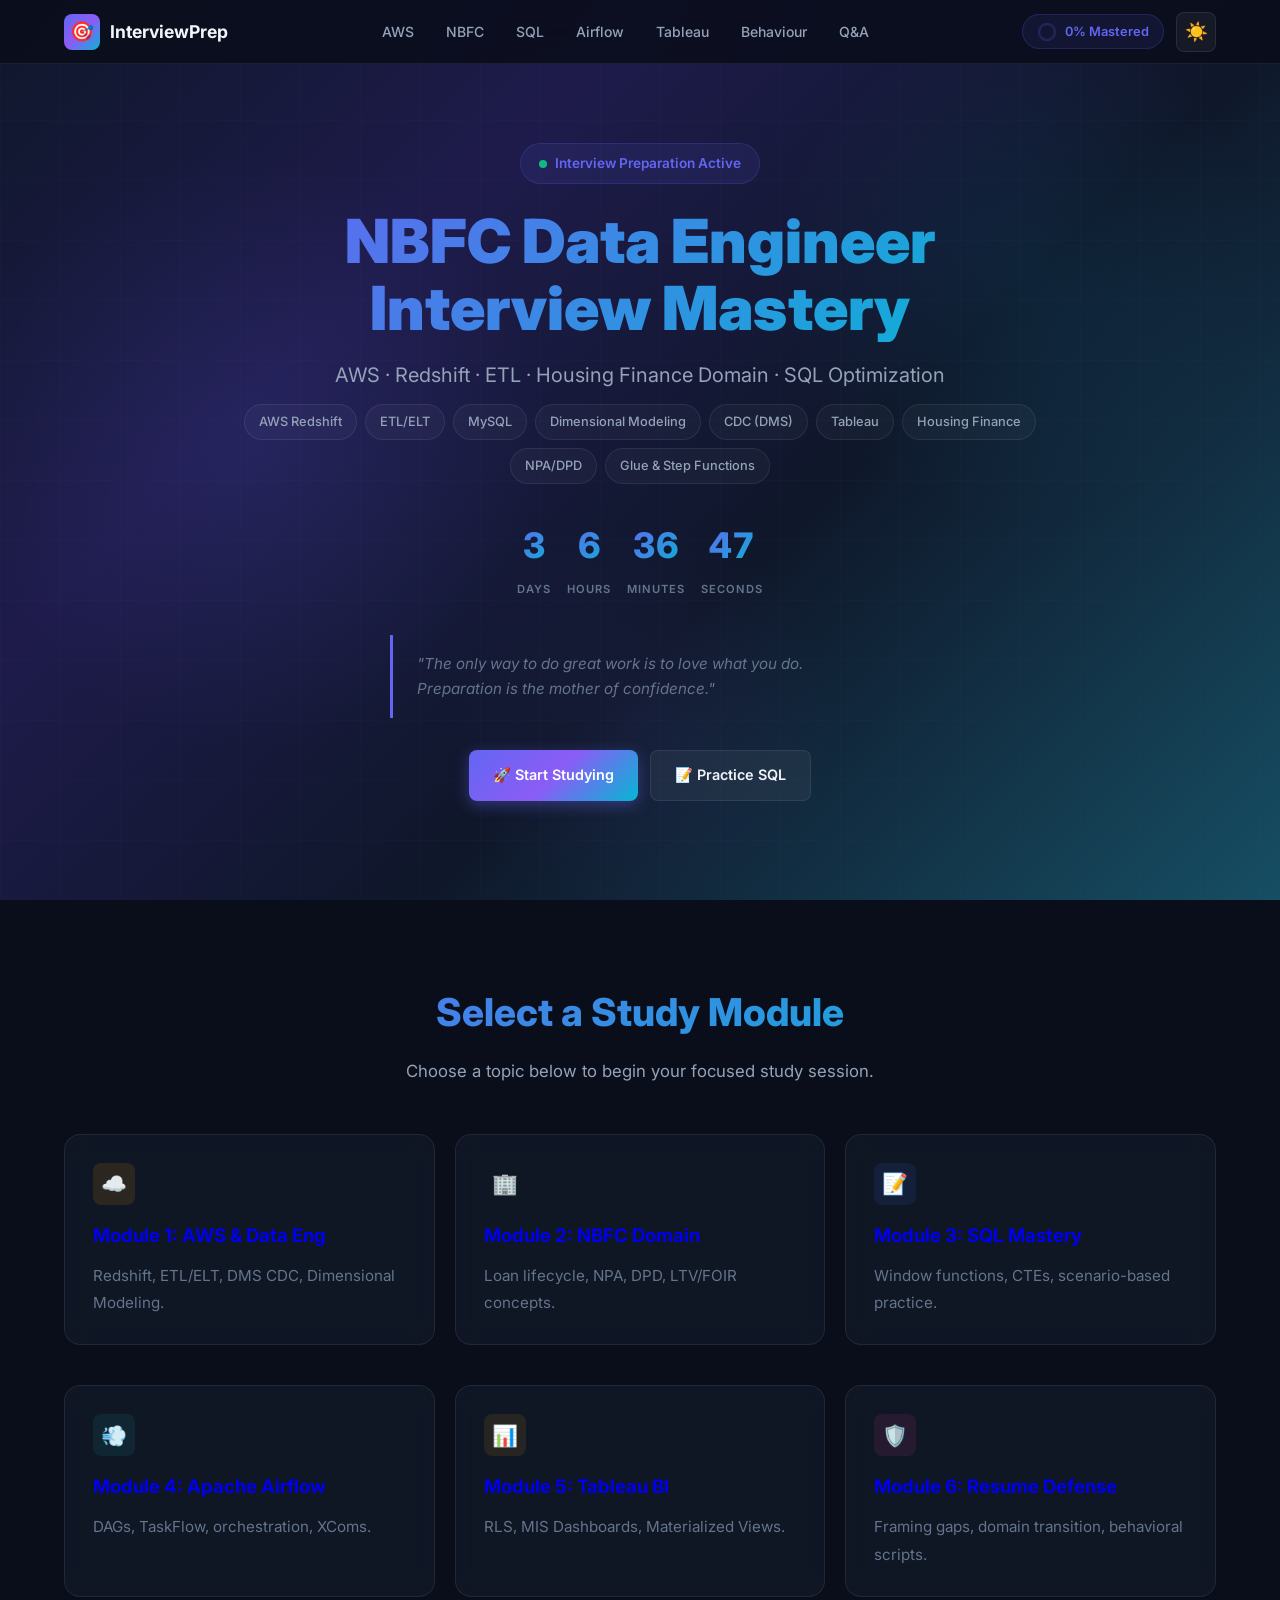
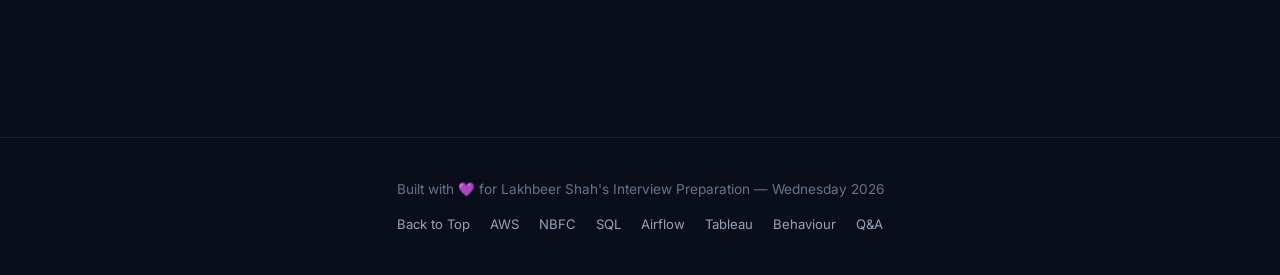
==== index.html @ 4cce8161 "Initial commit of NBFC Interview Prep Portal" ====
<!DOCTYPE html>
<html lang="en" data-theme="dark">

<head>
 <meta charset="UTF-8">
 <meta name="viewport" content="width=device-width, initial-scale=1.0">
 <meta name="description"
  content="Comprehensive Interview Prep Portal for Data Engineer role at NBFC Housing Finance — AWS Redshift, ETL, SQL, and Domain Knowledge.">
 <title>NBFC Data Engineer Interview Mastery | Prep Portal</title>
 <link rel="stylesheet" href="assets/css/styles.css">
</head>

<body>

 <!-- ===== NAVIGATION ===== -->
 <nav class="navbar" id="navbar">
  <div class="nav-content">
   <a href="index.html" class="nav-brand">
    <span class="brand-icon">🎯</span>
    <span>InterviewPrep</span>
   </a>

   <ul class="nav-links" id="navLinks">
    <li><a href="modules/aws.html">AWS</a></li>
    <li><a href="modules/domain.html">NBFC</a></li>
    <li><a href="modules/sql.html">SQL</a></li>
    <li><a href="modules/airflow.html">Airflow</a></li>
    <li><a href="modules/tableau.html">Tableau</a></li>
    <li><a href="modules/behavioral.html">Behaviour</a></li>
    <li><a href="modules/interview.html">Q&amp;A</a></li>
   </ul>

   <div class="nav-actions">
    <div class="progress-badge">
     <svg class="progress-ring" viewBox="0 0 20 20">
      <circle cx="10" cy="10" r="8" fill="none" stroke="rgba(99,102,241,0.2)" stroke-width="2.5" />
      <circle id="progressRing" cx="10" cy="10" r="8" fill="none" stroke="#6366f1" stroke-width="2.5"
       stroke-dasharray="50.26" stroke-dashoffset="50.26" stroke-linecap="round" transform="rotate(-90 10 10)"
       style="transition: stroke-dashoffset 0.5s ease;" />
     </svg>
     <span id="progressText">0% Mastered</span>
    </div>
    <button class="theme-toggle" id="themeToggle" aria-label="Toggle theme">🌙</button>
    <button class="nav-toggle" id="navToggle" aria-label="Toggle menu">☰</button>
   </div>
  </div>
 </nav>

 <!-- ===== HERO SECTION ===== -->
 <section class="hero" id="hero">
  <div class="hero-grid"></div>
  <div class="hero-content">
   <div class="hero-badge">
    <span class="pulse"></span>
    Interview Preparation Active
   </div>

   <h1>NBFC Data Engineer<br>Interview Mastery</h1>
   <p class="hero-subtitle">AWS · Redshift · ETL · Housing Finance Domain · SQL Optimization</p>

   <div class="hero-tech-tags">
    <span class="tech-tag">AWS Redshift</span>
    <span class="tech-tag">ETL/ELT</span>
    <span class="tech-tag">MySQL</span>
    <span class="tech-tag">Dimensional Modeling</span>
    <span class="tech-tag">CDC (DMS)</span>
    <span class="tech-tag">Tableau</span>
    <span class="tech-tag">Housing Finance</span>
    <span class="tech-tag">NPA/DPD</span>
    <span class="tech-tag">Glue & Step Functions</span>
   </div>

   <div class="hero-countdown">
    <div class="countdown-item">
     <span class="countdown-value" id="cd-days">-</span>
     <span class="countdown-label">Days</span>
    </div>
    <div class="countdown-item">
     <span class="countdown-value" id="cd-hours">-</span>
     <span class="countdown-label">Hours</span>
    </div>
    <div class="countdown-item">
     <span class="countdown-value" id="cd-mins">-</span>
     <span class="countdown-label">Minutes</span>
    </div>
    <div class="countdown-item">
     <span class="countdown-value" id="cd-secs">-</span>
     <span class="countdown-label">Seconds</span>
    </div>
   </div>

   <blockquote class="hero-quote">
    "The only way to do great work is to love what you do. Preparation is the mother of confidence."
   </blockquote>

   <div class="hero-actions">
    <a href="modules/aws.html" class="btn btn-primary">🚀 Start Studying</a>
    <a href="modules/sql.html" class="btn btn-secondary">📝 Practice SQL</a>
   </div>
  </div>
 </section>

 <main>


  <section class="section" id="modules-grid">
   <div class="section-header animate-in">
    <h2>Select a Study Module</h2>
    <p>Choose a topic below to begin your focused study session.</p>
   </div>

   <div style="display:grid; grid-template-columns: repeat(auto-fit, minmax(280px, 1fr)); gap: 20px; margin-top: 30px;">
    <a href="modules/aws.html" class="content-card animate-in"
     style="text-decoration:none; display:block; transition:transform 0.3s;">
     <div class="subsection-icon aws-icon">☁️</div>
     <h3 style="margin-top:15px; color:var(--text-main);">Module 1: AWS & Data Eng</h3>
     <p style="color:var(--text-muted); margin-top:10px;">Redshift, ETL/ELT, DMS CDC, Dimensional Modeling.</p>
    </a>

    <a href="modules/domain.html" class="content-card animate-in"
     style="text-decoration:none; display:block; transition:transform 0.3s; transition-delay:0.1s;">
     <div class="subsection-icon check-icon">🏢</div>
     <h3 style="margin-top:15px; color:var(--text-main);">Module 2: NBFC Domain</h3>
     <p style="color:var(--text-muted); margin-top:10px;">Loan lifecycle, NPA, DPD, LTV/FOIR concepts.</p>
    </a>

    <a href="modules/sql.html" class="content-card animate-in"
     style="text-decoration:none; display:block; transition:transform 0.3s; transition-delay:0.2s;">
     <div class="subsection-icon kp-icon" style="background:rgba(59,130,246,0.1); color:#60a5fa;">📝</div>
     <h3 style="margin-top:15px; color:var(--text-main);">Module 3: SQL Mastery</h3>
     <p style="color:var(--text-muted); margin-top:10px;">Window functions, CTEs, scenario-based practice.</p>
    </a>

    <a href="modules/airflow.html" class="content-card animate-in"
     style="text-decoration:none; display:block; transition:transform 0.3s; transition-delay:0.3s;">
     <div class="subsection-icon aws-icon" style="background:rgba(20,184,166,0.1); color:#14b8a6;">💨</div>
     <h3 style="margin-top:15px; color:var(--text-main);">Module 4: Apache Airflow</h3>
     <p style="color:var(--text-muted); margin-top:10px;">DAGs, TaskFlow, orchestration, XComs.</p>
    </a>

    <a href="modules/tableau.html" class="content-card animate-in"
     style="text-decoration:none; display:block; transition:transform 0.3s; transition-delay:0.35s;">
     <div class="subsection-icon sql-icon" style="background:rgba(234,179,8,0.1); color:#eab308;">📊</div>
     <h3 style="margin-top:15px; color:var(--text-main);">Module 5: Tableau BI</h3>
     <p style="color:var(--text-muted); margin-top:10px;">RLS, MIS Dashboards, Materialized Views.</p>
    </a>

    <a href="modules/behavioral.html" class="content-card animate-in"
     style="text-decoration:none; display:block; transition:transform 0.3s; transition-delay:0.4s;">
     <div class="subsection-icon check-icon" style="background:rgba(236,72,153,0.1); color:#f472b6;">🛡️</div>
     <h3 style="margin-top:15px; color:var(--text-main);">Module 6: Resume Defense</h3>
     <p style="color:var(--text-muted); margin-top:10px;">Framing gaps, domain transition, behavioral scripts.</p>
    </a>
   </div>
  </section>
 </main>

 <!-- ===== FOOTER ===== -->
 <footer class="footer">
  <p>Built with 💜 for Lakhbeer Shah's Interview Preparation — Wednesday 2026</p>
  <div class="footer-links">
   <a href="#hero">Back to Top</a>
   <a href="modules/aws.html">AWS</a>
   <a href="modules/domain.html">NBFC</a>
   <a href="modules/sql.html">SQL</a>
   <a href="modules/airflow.html">Airflow</a>
   <a href="modules/tableau.html">Tableau</a>
   <a href="modules/behavioral.html">Behaviour</a>
   <a href="modules/interview.html">Q&amp;A</a>
  </div>
 </footer>

 <script src="assets/js/script.js"></script>
</body>

</html>
---- assets/css/styles.css ----
/* ===== DESIGN SYSTEM & CSS VARIABLES ===== */
@import url('https://fonts.googleapis.com/css2?family=Inter:wght@300;400;500;600;700;800;900&family=JetBrains+Mono:wght@400;500;600;700&display=swap');

:root {
  /* Dark Mode (Default) */
  --bg-primary: #0a0e1a;
  --bg-secondary: #111827;
  --bg-card: rgba(17, 24, 39, 0.85);
  --bg-card-hover: rgba(30, 41, 59, 0.95);
  --bg-glass: rgba(255, 255, 255, 0.03);
  --bg-glass-border: rgba(255, 255, 255, 0.08);
  --bg-code: #1e293b;
  --bg-input: rgba(255, 255, 255, 0.05);

  --text-primary: #f1f5f9;
  --text-secondary: #94a3b8;
  --text-muted: #64748b;
  --text-accent: #38bdf8;

  --accent-primary: #6366f1;
  --accent-secondary: #8b5cf6;
  --accent-tertiary: #06b6d4;
  --accent-success: #10b981;
  --accent-warning: #f59e0b;
  --accent-danger: #ef4444;
  --accent-info: #38bdf8;

  --gradient-primary: linear-gradient(135deg, #6366f1, #8b5cf6, #06b6d4);
  --gradient-hero: linear-gradient(135deg, #0f172a 0%, #1e1b4b 30%, #0f172a 60%, #164e63 100%);
  --gradient-card: linear-gradient(135deg, rgba(99, 102, 241, 0.08), rgba(6, 182, 212, 0.05));
  --gradient-accent: linear-gradient(135deg, #6366f1, #06b6d4);

  --border-color: rgba(255, 255, 255, 0.08);
  --border-hover: rgba(99, 102, 241, 0.4);

  --shadow-sm: 0 1px 2px rgba(0, 0, 0, 0.3);
  --shadow-md: 0 4px 12px rgba(0, 0, 0, 0.4);
  --shadow-lg: 0 8px 32px rgba(0, 0, 0, 0.5);
  --shadow-glow: 0 0 40px rgba(99, 102, 241, 0.15);

  --radius-sm: 8px;
  --radius-md: 12px;
  --radius-lg: 16px;
  --radius-xl: 24px;

  --transition-fast: 0.15s ease;
  --transition-normal: 0.3s ease;
  --transition-slow: 0.5s ease;

  --nav-height: 64px;
  --max-width: 1200px;
}

/* Light Mode */
[data-theme="light"] {
  --bg-primary: #f8fafc;
  --bg-secondary: #ffffff;
  --bg-card: rgba(255, 255, 255, 0.9);
  --bg-card-hover: rgba(241, 245, 249, 0.95);
  --bg-glass: rgba(255, 255, 255, 0.7);
  --bg-glass-border: rgba(0, 0, 0, 0.08);
  --bg-code: #f1f5f9;
  --bg-input: rgba(0, 0, 0, 0.04);

  --text-primary: #0f172a;
  --text-secondary: #475569;
  --text-muted: #94a3b8;
  --text-accent: #4f46e5;

  --gradient-hero: linear-gradient(135deg, #f8fafc 0%, #e0e7ff 30%, #f8fafc 60%, #cffafe 100%);
  --gradient-card: linear-gradient(135deg, rgba(99, 102, 241, 0.06), rgba(6, 182, 212, 0.04));

  --border-color: rgba(0, 0, 0, 0.08);
  --border-hover: rgba(99, 102, 241, 0.3);

  --shadow-sm: 0 1px 3px rgba(0, 0, 0, 0.08);
  --shadow-md: 0 4px 12px rgba(0, 0, 0, 0.1);
  --shadow-lg: 0 8px 32px rgba(0, 0, 0, 0.12);
  --shadow-glow: 0 0 40px rgba(99, 102, 241, 0.08);
}

/* ===== RESET & BASE ===== */
*, *::before, *::after {
  margin: 0;
  padding: 0;
  box-sizing: border-box;
}

html {
  scroll-behavior: smooth;
  scroll-padding-top: calc(var(--nav-height) + 24px);
  font-size: 16px;
}

body {
  font-family: 'Inter', -apple-system, BlinkMacSystemFont, sans-serif;
  background: var(--bg-primary);
  color: var(--text-primary);
  line-height: 1.7;
  min-height: 100vh;
  transition: background var(--transition-normal), color var(--transition-normal);
  -webkit-font-smoothing: antialiased;
  -moz-osx-font-smoothing: grayscale;
}

/* ===== SCROLLBAR ===== */
::-webkit-scrollbar {
  width: 8px;
}
::-webkit-scrollbar-track {
  background: var(--bg-primary);
}
::-webkit-scrollbar-thumb {
  background: var(--accent-primary);
  border-radius: 4px;
}
::-webkit-scrollbar-thumb:hover {
  background: var(--accent-secondary);
}

/* ===== NAVIGATION ===== */
.navbar {
  position: fixed;
  top: 0;
  left: 0;
  right: 0;
  height: var(--nav-height);
  background: rgba(10, 14, 26, 0.85);
  backdrop-filter: blur(20px);
  -webkit-backdrop-filter: blur(20px);
  border-bottom: 1px solid var(--border-color);
  z-index: 1000;
  transition: all var(--transition-normal);
}

[data-theme="light"] .navbar {
  background: rgba(248, 250, 252, 0.85);
}

.navbar.scrolled {
  box-shadow: var(--shadow-md);
}

.nav-content {
  max-width: var(--max-width);
  margin: 0 auto;
  padding: 0 24px;
  height: 100%;
  display: flex;
  align-items: center;
  justify-content: space-between;
}

.nav-brand {
  display: flex;
  align-items: center;
  gap: 10px;
  text-decoration: none;
  color: var(--text-primary);
  font-weight: 700;
  font-size: 1.1rem;
}

.nav-brand .brand-icon {
  width: 36px;
  height: 36px;
  background: var(--gradient-primary);
  border-radius: var(--radius-sm);
  display: flex;
  align-items: center;
  justify-content: center;
  font-size: 1.2rem;
}

.nav-links {
  display: flex;
  align-items: center;
  gap: 4px;
  list-style: none;
}

.nav-links a {
  color: var(--text-secondary);
  text-decoration: none;
  padding: 8px 14px;
  border-radius: var(--radius-sm);
  font-size: 0.875rem;
  font-weight: 500;
  transition: all var(--transition-fast);
  white-space: nowrap;
}

.nav-links a:hover,
.nav-links a.active {
  color: var(--text-primary);
  background: var(--bg-input);
}

.nav-actions {
  display: flex;
  align-items: center;
  gap: 12px;
}

.theme-toggle {
  width: 40px;
  height: 40px;
  border: 1px solid var(--border-color);
  border-radius: var(--radius-sm);
  background: var(--bg-input);
  color: var(--text-secondary);
  cursor: pointer;
  display: flex;
  align-items: center;
  justify-content: center;
  font-size: 1.15rem;
  transition: all var(--transition-fast);
}

.theme-toggle:hover {
  background: var(--bg-card-hover);
  color: var(--text-primary);
  border-color: var(--border-hover);
}

.progress-badge {
  display: flex;
  align-items: center;
  gap: 8px;
  padding: 6px 14px;
  background: rgba(99, 102, 241, 0.1);
  border: 1px solid rgba(99, 102, 241, 0.2);
  border-radius: 50px;
  font-size: 0.8rem;
  font-weight: 600;
  color: var(--accent-primary);
}

.progress-badge .progress-ring {
  width: 20px;
  height: 20px;
}

/* Mobile nav */
.nav-toggle {
  display: none;
  width: 40px;
  height: 40px;
  border: 1px solid var(--border-color);
  border-radius: var(--radius-sm);
  background: var(--bg-input);
  color: var(--text-secondary);
  cursor: pointer;
  font-size: 1.2rem;
  align-items: center;
  justify-content: center;
}

@media (max-width: 1024px) {
  .nav-links {
    position: fixed;
    top: var(--nav-height);
    left: 0;
    right: 0;
    background: var(--bg-secondary);
    border-bottom: 1px solid var(--border-color);
    flex-direction: column;
    padding: 12px;
    gap: 4px;
    transform: translateY(-120%);
    transition: transform var(--transition-normal);
    box-shadow: var(--shadow-lg);
  }

  .nav-links.open {
    transform: translateY(0);
  }

  .nav-links a {
    width: 100%;
    padding: 12px 16px;
  }

  .nav-toggle {
    display: flex;
  }
  
  .progress-badge {
    display: none;
  }
}

/* ===== HERO SECTION ===== */
.hero {
  min-height: 100vh;
  display: flex;
  align-items: center;
  justify-content: center;
  background: var(--gradient-hero);
  position: relative;
  overflow: hidden;
  padding: calc(var(--nav-height) + 40px) 24px 60px;
}

.hero::before {
  content: '';
  position: absolute;
  inset: 0;
  background: 
    radial-gradient(600px circle at 20% 50%, rgba(99, 102, 241, 0.12), transparent 50%),
    radial-gradient(500px circle at 80% 30%, rgba(6, 182, 212, 0.08), transparent 50%),
    radial-gradient(400px circle at 50% 80%, rgba(139, 92, 246, 0.06), transparent 50%);
  animation: heroGlow 8s ease-in-out infinite alternate;
}

@keyframes heroGlow {
  0% { opacity: 0.6; }
  100% { opacity: 1; }
}

/* Animated grid */
.hero-grid {
  position: absolute;
  inset: 0;
  background-image:
    linear-gradient(rgba(99, 102, 241, 0.03) 1px, transparent 1px),
    linear-gradient(90deg, rgba(99, 102, 241, 0.03) 1px, transparent 1px);
  background-size: 60px 60px;
  animation: gridMove 20s linear infinite;
}

@keyframes gridMove {
  0% { background-position: 0 0; }
  100% { background-position: 60px 60px; }
}

.hero-content {
  position: relative;
  z-index: 1;
  text-align: center;
  max-width: 800px;
}

.hero-badge {
  display: inline-flex;
  align-items: center;
  gap: 8px;
  padding: 8px 18px;
  background: rgba(99, 102, 241, 0.1);
  border: 1px solid rgba(99, 102, 241, 0.2);
  border-radius: 50px;
  font-size: 0.85rem;
  font-weight: 600;
  color: var(--accent-primary);
  margin-bottom: 24px;
  animation: fadeInUp 0.6s ease;
}

.hero-badge .pulse {
  width: 8px;
  height: 8px;
  background: var(--accent-success);
  border-radius: 50%;
  animation: pulse 2s ease-in-out infinite;
}

@keyframes pulse {
  0%, 100% { opacity: 1; transform: scale(1); }
  50% { opacity: 0.5; transform: scale(1.3); }
}

.hero h1 {
  font-size: clamp(2.2rem, 5vw, 3.8rem);
  font-weight: 900;
  line-height: 1.1;
  margin-bottom: 16px;
  background: var(--gradient-accent);
  -webkit-background-clip: text;
  -webkit-text-fill-color: transparent;
  background-clip: text;
  animation: fadeInUp 0.6s ease 0.1s both;
}

.hero .hero-subtitle {
  font-size: clamp(1rem, 2vw, 1.25rem);
  color: var(--text-secondary);
  margin-bottom: 12px;
  font-weight: 400;
  animation: fadeInUp 0.6s ease 0.2s both;
}

.hero-tech-tags {
  display: flex;
  flex-wrap: wrap;
  justify-content: center;
  gap: 8px;
  margin-bottom: 32px;
  animation: fadeInUp 0.6s ease 0.3s both;
}

.tech-tag {
  padding: 6px 14px;
  background: var(--bg-glass);
  border: 1px solid var(--bg-glass-border);
  border-radius: 50px;
  font-size: 0.8rem;
  font-weight: 500;
  color: var(--text-secondary);
  backdrop-filter: blur(10px);
}

.hero-countdown {
  display: flex;
  justify-content: center;
  gap: 16px;
  margin-bottom: 36px;
  animation: fadeInUp 0.6s ease 0.4s both;
}

.countdown-item {
  display: flex;
  flex-direction: column;
  align-items: center;
  gap: 4px;
}

.countdown-value {
  font-size: 2.2rem;
  font-weight: 800;
  background: var(--gradient-accent);
  -webkit-background-clip: text;
  -webkit-text-fill-color: transparent;
  background-clip: text;
  font-variant-numeric: tabular-nums;
}

.countdown-label {
  font-size: 0.7rem;
  text-transform: uppercase;
  letter-spacing: 1px;
  color: var(--text-muted);
  font-weight: 600;
}

.hero-quote {
  font-style: italic;
  color: var(--text-muted);
  font-size: 0.95rem;
  padding: 16px 24px;
  border-left: 3px solid var(--accent-primary);
  margin: 0 auto 32px;
  max-width: 500px;
  text-align: left;
  animation: fadeInUp 0.6s ease 0.5s both;
}

.hero-actions {
  display: flex;
  justify-content: center;
  gap: 12px;
  flex-wrap: wrap;
  animation: fadeInUp 0.6s ease 0.6s both;
}

.btn {
  display: inline-flex;
  align-items: center;
  gap: 8px;
  padding: 12px 24px;
  border-radius: var(--radius-sm);
  font-size: 0.9rem;
  font-weight: 600;
  text-decoration: none;
  cursor: pointer;
  border: none;
  transition: all var(--transition-fast);
  font-family: inherit;
}

.btn-primary {
  background: var(--gradient-primary);
  color: white;
  box-shadow: 0 4px 15px rgba(99, 102, 241, 0.4);
}

.btn-primary:hover {
  transform: translateY(-2px);
  box-shadow: 0 6px 20px rgba(99, 102, 241, 0.5);
}

.btn-secondary {
  background: var(--bg-input);
  color: var(--text-primary);
  border: 1px solid var(--border-color);
}

.btn-secondary:hover {
  background: var(--bg-card-hover);
  border-color: var(--border-hover);
}

/* ===== MAIN CONTENT AREA ===== */
main {
  max-width: var(--max-width);
  margin: 0 auto;
  padding: 0 24px;
}

/* ===== SECTION HEADER ===== */
.section {
  padding: 80px 0;
}

.section-header {
  text-align: center;
  margin-bottom: 48px;
}

.section-badge {
  display: inline-flex;
  align-items: center;
  gap: 8px;
  padding: 6px 16px;
  border-radius: 50px;
  font-size: 0.78rem;
  font-weight: 600;
  letter-spacing: 0.5px;
  text-transform: uppercase;
  margin-bottom: 16px;
}

.section-badge.aws { background: rgba(255, 153, 0, 0.1); color: #f59e0b; border: 1px solid rgba(255, 153, 0, 0.2); }
.section-badge.domain { background: rgba(16, 185, 129, 0.1); color: #10b981; border: 1px solid rgba(16, 185, 129, 0.2); }
.section-badge.sql { background: rgba(56, 189, 248, 0.1); color: #38bdf8; border: 1px solid rgba(56, 189, 248, 0.2); }
.section-badge.behavioral { background: rgba(139, 92, 246, 0.1); color: #8b5cf6; border: 1px solid rgba(139, 92, 246, 0.2); }

.section-header h2 {
  font-size: clamp(1.8rem, 3vw, 2.5rem);
  font-weight: 800;
  margin-bottom: 12px;
  background: var(--gradient-accent);
  -webkit-background-clip: text;
  -webkit-text-fill-color: transparent;
  background-clip: text;
}

.section-header p {
  font-size: 1.05rem;
  color: var(--text-secondary);
  max-width: 600px;
  margin: 0 auto;
}

/* ===== SUBSECTION / TOPIC CARD ===== */
.subsection {
  margin-bottom: 48px;
}

.subsection-header {
  display: flex;
  align-items: center;
  gap: 14px;
  margin-bottom: 20px;
  padding-bottom: 12px;
  border-bottom: 1px solid var(--border-color);
}

.subsection-icon {
  width: 42px;
  height: 42px;
  border-radius: var(--radius-sm);
  display: flex;
  align-items: center;
  justify-content: center;
  font-size: 1.3rem;
  flex-shrink: 0;
}

.subsection-icon.aws-icon { background: rgba(255, 153, 0, 0.12); }
.subsection-icon.domain-icon { background: rgba(16, 185, 129, 0.12); }
.subsection-icon.sql-icon { background: rgba(56, 189, 248, 0.12); }
.subsection-icon.behavioral-icon { background: rgba(139, 92, 246, 0.12); }

.subsection-header h3 {
  font-size: 1.35rem;
  font-weight: 700;
  color: var(--text-primary);
}

.subsection-header .progress-check {
  margin-left: auto;
}

/* ===== CONTENT CARD ===== */
.content-card {
  background: var(--bg-card);
  border: 1px solid var(--border-color);
  border-radius: var(--radius-lg);
  padding: 28px;
  margin-bottom: 20px;
  backdrop-filter: blur(10px);
  transition: all var(--transition-normal);
}

.content-card:hover {
  border-color: var(--border-hover);
  box-shadow: var(--shadow-glow);
}

.content-card h4 {
  font-size: 1.1rem;
  font-weight: 700;
  color: var(--text-primary);
  margin-bottom: 12px;
}

.content-card p,
.content-card li {
  color: var(--text-secondary);
  line-height: 1.8;
  font-size: 0.95rem;
}

.content-card ul,
.content-card ol {
  padding-left: 20px;
  margin: 12px 0;
}

.content-card li {
  margin-bottom: 6px;
}

.content-card strong {
  color: var(--text-primary);
  font-weight: 600;
}

.content-card em {
  color: var(--accent-info);
}

/* Key Point Callouts */
.key-point {
  display: flex;
  gap: 12px;
  padding: 14px 16px;
  background: rgba(99, 102, 241, 0.06);
  border-left: 3px solid var(--accent-primary);
  border-radius: 0 var(--radius-sm) var(--radius-sm) 0;
  margin: 16px 0;
}

.key-point.warning {
  background: rgba(245, 158, 11, 0.06);
  border-left-color: var(--accent-warning);
}

.key-point.success {
  background: rgba(16, 185, 129, 0.06);
  border-left-color: var(--accent-success);
}

.key-point .kp-icon {
  font-size: 1.1rem;
  flex-shrink: 0;
  margin-top: 2px;
}

.key-point .kp-text {
  font-size: 0.9rem;
  color: var(--text-secondary);
  line-height: 1.6;
}

/* ===== CODE BLOCKS ===== */
.code-block {
  background: var(--bg-code);
  border: 1px solid var(--border-color);
  border-radius: var(--radius-md);
  margin: 16px 0;
  overflow: hidden;
}

.code-header {
  display: flex;
  align-items: center;
  justify-content: space-between;
  padding: 10px 16px;
  background: rgba(0, 0, 0, 0.2);
  border-bottom: 1px solid var(--border-color);
}

.code-lang {
  font-size: 0.75rem;
  font-weight: 600;
  text-transform: uppercase;
  color: var(--text-muted);
  letter-spacing: 0.5px;
}

.code-copy {
  padding: 4px 10px;
  font-size: 0.75rem;
  background: var(--bg-input);
  border: 1px solid var(--border-color);
  border-radius: 4px;
  color: var(--text-secondary);
  cursor: pointer;
  font-family: inherit;
  transition: all var(--transition-fast);
}

.code-copy:hover {
  background: var(--bg-card-hover);
  color: var(--text-primary);
}

.code-copy.copied {
  background: rgba(16, 185, 129, 0.15);
  border-color: rgba(16, 185, 129, 0.3);
  color: var(--accent-success);
}

.code-block pre {
  padding: 16px;
  overflow-x: auto;
  font-family: 'JetBrains Mono', monospace;
  font-size: 0.85rem;
  line-height: 1.65;
  color: var(--text-primary);
  tab-size: 2;
}

.code-block code {
  font-family: inherit;
}

/* Inline code */
.inline-code {
  background: var(--bg-code);
  padding: 2px 8px;
  border-radius: 4px;
  font-family: 'JetBrains Mono', monospace;
  font-size: 0.85em;
  color: var(--accent-tertiary);
  border: 1px solid var(--border-color);
}

/* ===== Q&A ACCORDION ===== */
.qa-section {
  margin-top: 24px;
}

.qa-section-title {
  font-size: 0.85rem;
  font-weight: 700;
  text-transform: uppercase;
  letter-spacing: 1px;
  color: var(--text-muted);
  margin-bottom: 14px;
  display: flex;
  align-items: center;
  gap: 8px;
}

.qa-item {
  background: var(--bg-card);
  border: 1px solid var(--border-color);
  border-radius: var(--radius-md);
  margin-bottom: 10px;
  overflow: hidden;
  transition: all var(--transition-normal);
}

.qa-item:hover {
  border-color: var(--border-hover);
}

.qa-question {
  display: flex;
  align-items: center;
  gap: 12px;
  padding: 16px 20px;
  cursor: pointer;
  user-select: none;
  transition: background var(--transition-fast);
}

.qa-question:hover {
  background: var(--bg-glass);
}

.qa-q-number {
  width: 28px;
  height: 28px;
  background: var(--gradient-primary);
  border-radius: 50%;
  display: flex;
  align-items: center;
  justify-content: center;
  font-size: 0.75rem;
  font-weight: 700;
  color: white;
  flex-shrink: 0;
}

.qa-q-text {
  flex: 1;
  font-size: 0.95rem;
  font-weight: 600;
  color: var(--text-primary);
  line-height: 1.4;
}

.qa-toggle-icon {
  width: 28px;
  height: 28px;
  border-radius: 50%;
  background: var(--bg-input);
  display: flex;
  align-items: center;
  justify-content: center;
  font-size: 0.8rem;
  color: var(--text-muted);
  transition: all var(--transition-fast);
  flex-shrink: 0;
}

.qa-item.open .qa-toggle-icon {
  transform: rotate(180deg);
  background: rgba(99, 102, 241, 0.15);
  color: var(--accent-primary);
}

.qa-answer {
  max-height: 0;
  overflow: hidden;
  transition: max-height 0.4s ease;
}

.qa-answer-inner {
  padding: 0 20px 20px;
  padding-left: 60px;
}

.qa-answer-inner p,
.qa-answer-inner li {
  color: var(--text-secondary);
  font-size: 0.92rem;
  line-height: 1.8;
}

.qa-answer-inner ul,
.qa-answer-inner ol {
  padding-left: 20px;
  margin: 8px 0;
}

.qa-answer-inner li {
  margin-bottom: 4px;
}

.qa-answer-inner strong {
  color: var(--text-primary);
}

/* ===== PROGRESS CHECKBOX ===== */
.progress-check {
  display: flex;
  align-items: center;
  gap: 8px;
  cursor: pointer;
  user-select: none;
}

.progress-check input[type="checkbox"] {
  display: none;
}

.check-custom {
  width: 22px;
  height: 22px;
  border: 2px solid var(--border-color);
  border-radius: 6px;
  display: flex;
  align-items: center;
  justify-content: center;
  transition: all var(--transition-fast);
  font-size: 0.75rem;
  color: transparent;
}

.progress-check input:checked + .check-custom {
  background: var(--accent-success);
  border-color: var(--accent-success);
  color: white;
}

.check-label {
  font-size: 0.8rem;
  font-weight: 500;
  color: var(--text-muted);
}

.progress-check input:checked ~ .check-label {
  color: var(--accent-success);
}

/* ===== SQL SCENARIO ===== */
.sql-scenario {
  background: var(--gradient-card);
  border: 1px solid var(--border-color);
  border-radius: var(--radius-lg);
  padding: 24px;
  margin-bottom: 20px;
}

.scenario-label {
  display: inline-flex;
  align-items: center;
  gap: 6px;
  padding: 4px 12px;
  background: rgba(56, 189, 248, 0.1);
  border: 1px solid rgba(56, 189, 248, 0.2);
  border-radius: 50px;
  font-size: 0.72rem;
  font-weight: 700;
  text-transform: uppercase;
  letter-spacing: 0.5px;
  color: var(--accent-info);
  margin-bottom: 12px;
}

.sql-scenario h4 {
  font-size: 1.05rem;
  font-weight: 700;
  margin-bottom: 8px;
  color: var(--text-primary);
}

.sql-scenario p {
  color: var(--text-secondary);
  font-size: 0.92rem;
  margin-bottom: 16px;
}

.reveal-btn {
  display: inline-flex;
  align-items: center;
  gap: 8px;
  padding: 10px 20px;
  background: var(--bg-input);
  border: 1px solid var(--border-color);
  border-radius: var(--radius-sm);
  color: var(--accent-info);
  font-size: 0.85rem;
  font-weight: 600;
  cursor: pointer;
  font-family: inherit;
  transition: all var(--transition-fast);
}

.reveal-btn:hover {
  background: rgba(56, 189, 248, 0.1);
  border-color: rgba(56, 189, 248, 0.3);
}

.reveal-btn.revealed {
  background: rgba(16, 185, 129, 0.1);
  border-color: rgba(16, 185, 129, 0.3);
  color: var(--accent-success);
}

.sql-solution {
  max-height: 0;
  overflow: hidden;
  transition: max-height 0.5s ease;
}

.sql-solution-inner {
  padding-top: 16px;
}

/* ===== FLASHCARD (Behavioral) ===== */
.flashcard {
  background: var(--bg-card);
  border: 1px solid var(--border-color);
  border-radius: var(--radius-lg);
  overflow: hidden;
  margin-bottom: 16px;
  transition: all var(--transition-normal);
  position: relative;
}

.flashcard::before {
  content: '';
  position: absolute;
  top: 0;
  left: 0;
  right: 0;
  height: 3px;
  background: var(--gradient-primary);
}

.flashcard:hover {
  border-color: var(--border-hover);
  box-shadow: var(--shadow-glow);
}

.flashcard-front {
  display: flex;
  align-items: center;
  gap: 14px;
  padding: 20px 24px;
  cursor: pointer;
}

.flashcard-icon {
  width: 40px;
  height: 40px;
  background: rgba(139, 92, 246, 0.1);
  border-radius: var(--radius-sm);
  display: flex;
  align-items: center;
  justify-content: center;
  font-size: 1.2rem;
  flex-shrink: 0;
}

.flashcard-title {
  flex: 1;
  font-size: 1rem;
  font-weight: 600;
  color: var(--text-primary);
}

.flashcard-toggle {
  font-size: 0.85rem;
  color: var(--accent-secondary);
  font-weight: 500;
}

.flashcard-back {
  max-height: 0;
  overflow: hidden;
  transition: max-height 0.5s ease;
}

.flashcard-back-inner {
  padding: 0 24px 24px;
  border-top: 1px solid var(--border-color);
  padding-top: 20px;
}

.flashcard-back-inner p,
.flashcard-back-inner li {
  color: var(--text-secondary);
  font-size: 0.92rem;
  line-height: 1.8;
}

.flashcard-back-inner ul,
.flashcard-back-inner ol {
  padding-left: 20px;
  margin: 8px 0;
}

.flashcard-back-inner li {
  margin-bottom: 6px;
}

.flashcard-back-inner strong {
  color: var(--text-primary);
}

.script-block {
  background: rgba(139, 92, 246, 0.06);
  border: 1px solid rgba(139, 92, 246, 0.15);
  border-radius: var(--radius-sm);
  padding: 16px;
  margin: 12px 0;
}

.script-block .script-label {
  font-size: 0.72rem;
  font-weight: 700;
  text-transform: uppercase;
  letter-spacing: 1px;
  color: var(--accent-secondary);
  margin-bottom: 8px;
}

.script-block p {
  font-style: italic;
  color: var(--text-primary) !important;
  line-height: 1.7;
}

/* ===== STATS CARDS ===== */
.stats-row {
  display: grid;
  grid-template-columns: repeat(auto-fit, minmax(200px, 1fr));
  gap: 16px;
  margin-bottom: 32px;
}

.stat-card {
  background: var(--bg-card);
  border: 1px solid var(--border-color);
  border-radius: var(--radius-md);
  padding: 20px;
  text-align: center;
  transition: all var(--transition-normal);
}

.stat-card:hover {
  border-color: var(--border-hover);
  transform: translateY(-2px);
}

.stat-value {
  font-size: 2rem;
  font-weight: 800;
  background: var(--gradient-accent);
  -webkit-background-clip: text;
  -webkit-text-fill-color: transparent;
  background-clip: text;
}

.stat-label {
  font-size: 0.8rem;
  color: var(--text-muted);
  text-transform: uppercase;
  letter-spacing: 0.5px;
  font-weight: 600;
  margin-top: 4px;
}

/* ===== TABLE STYLES ===== */
.data-table {
  width: 100%;
  border-collapse: collapse;
  margin: 16px 0;
  font-size: 0.9rem;
}

.data-table th {
  padding: 12px 16px;
  text-align: left;
  font-weight: 700;
  color: var(--text-primary);
  background: var(--bg-code);
  border-bottom: 2px solid var(--border-color);
  font-size: 0.82rem;
  text-transform: uppercase;
  letter-spacing: 0.5px;
}

.data-table td {
  padding: 10px 16px;
  border-bottom: 1px solid var(--border-color);
  color: var(--text-secondary);
}

.data-table tr:hover td {
  background: var(--bg-glass);
}

/* ===== DIAGRAM / FLOW ===== */
.flow-diagram {
  display: flex;
  flex-wrap: wrap;
  align-items: center;
  justify-content: center;
  gap: 8px;
  margin: 20px 0;
  padding: 24px;
  background: var(--bg-glass);
  border: 1px solid var(--border-color);
  border-radius: var(--radius-md);
}

.flow-step {
  padding: 10px 18px;
  background: var(--bg-card);
  border: 1px solid var(--border-color);
  border-radius: var(--radius-sm);
  font-size: 0.85rem;
  font-weight: 600;
  color: var(--text-primary);
  text-align: center;
  min-width: 100px;
}

.flow-arrow {
  color: var(--accent-primary);
  font-size: 1.2rem;
  font-weight: 700;
}

/* ===== FOOTER ===== */
.footer {
  border-top: 1px solid var(--border-color);
  padding: 40px 24px;
  text-align: center;
  margin-top: 40px;
}

.footer p {
  color: var(--text-muted);
  font-size: 0.85rem;
}

.footer .footer-links {
  display: flex;
  justify-content: center;
  gap: 20px;
  margin-top: 12px;
}

.footer .footer-links a {
  color: var(--text-secondary);
  text-decoration: none;
  font-size: 0.82rem;
  transition: color var(--transition-fast);
}

.footer .footer-links a:hover {
  color: var(--accent-primary);
}

/* ===== ANIMATIONS ===== */
@keyframes fadeInUp {
  from {
    opacity: 0;
    transform: translateY(20px);
  }
  to {
    opacity: 1;
    transform: translateY(0);
  }
}

.animate-in {
  opacity: 0;
  transform: translateY(20px);
  transition: opacity 0.5s ease, transform 0.5s ease;
}

.animate-in.visible {
  opacity: 1;
  transform: translateY(0);
}

/* ===== RESPONSIVE ===== */
@media (max-width: 768px) {
  .hero {
    padding: calc(var(--nav-height) + 24px) 16px 40px;
  }

  .hero h1 {
    font-size: 2rem;
  }

  .hero-countdown {
    gap: 10px;
  }

  .countdown-value {
    font-size: 1.6rem;
  }

  .section {
    padding: 48px 0;
  }

  .content-card {
    padding: 20px;
  }

  .qa-answer-inner {
    padding-left: 20px;
  }

  .subsection-header h3 {
    font-size: 1.15rem;
  }

  .flow-diagram {
    flex-direction: column;
  }

  .flow-arrow {
    transform: rotate(90deg);
  }

  .stats-row {
    grid-template-columns: repeat(2, 1fr);
  }

  /* Make tables responsive */
  .data-table {
    display: block;
    overflow-x: auto;
    -webkit-overflow-scrolling: touch;
  }
}

@media (max-width: 480px) {
  .stats-row {
    grid-template-columns: 1fr;
  }
  
  .hero-actions {
    flex-direction: column;
    align-items: center;
  }
  
  .btn {
    width: 100%;
    justify-content: center;
  }
}

/* Syntax Highlighting (custom tokens) */
.token-keyword { color: #c792ea; }
.token-string { color: #c3e88d; }
.token-number { color: #f78c6c; }
.token-comment { color: #546e7a; font-style: italic; }
.token-function { color: #82aaff; }
.token-table { color: #ffcb6b; }
.token-operator { color: #89ddff; }
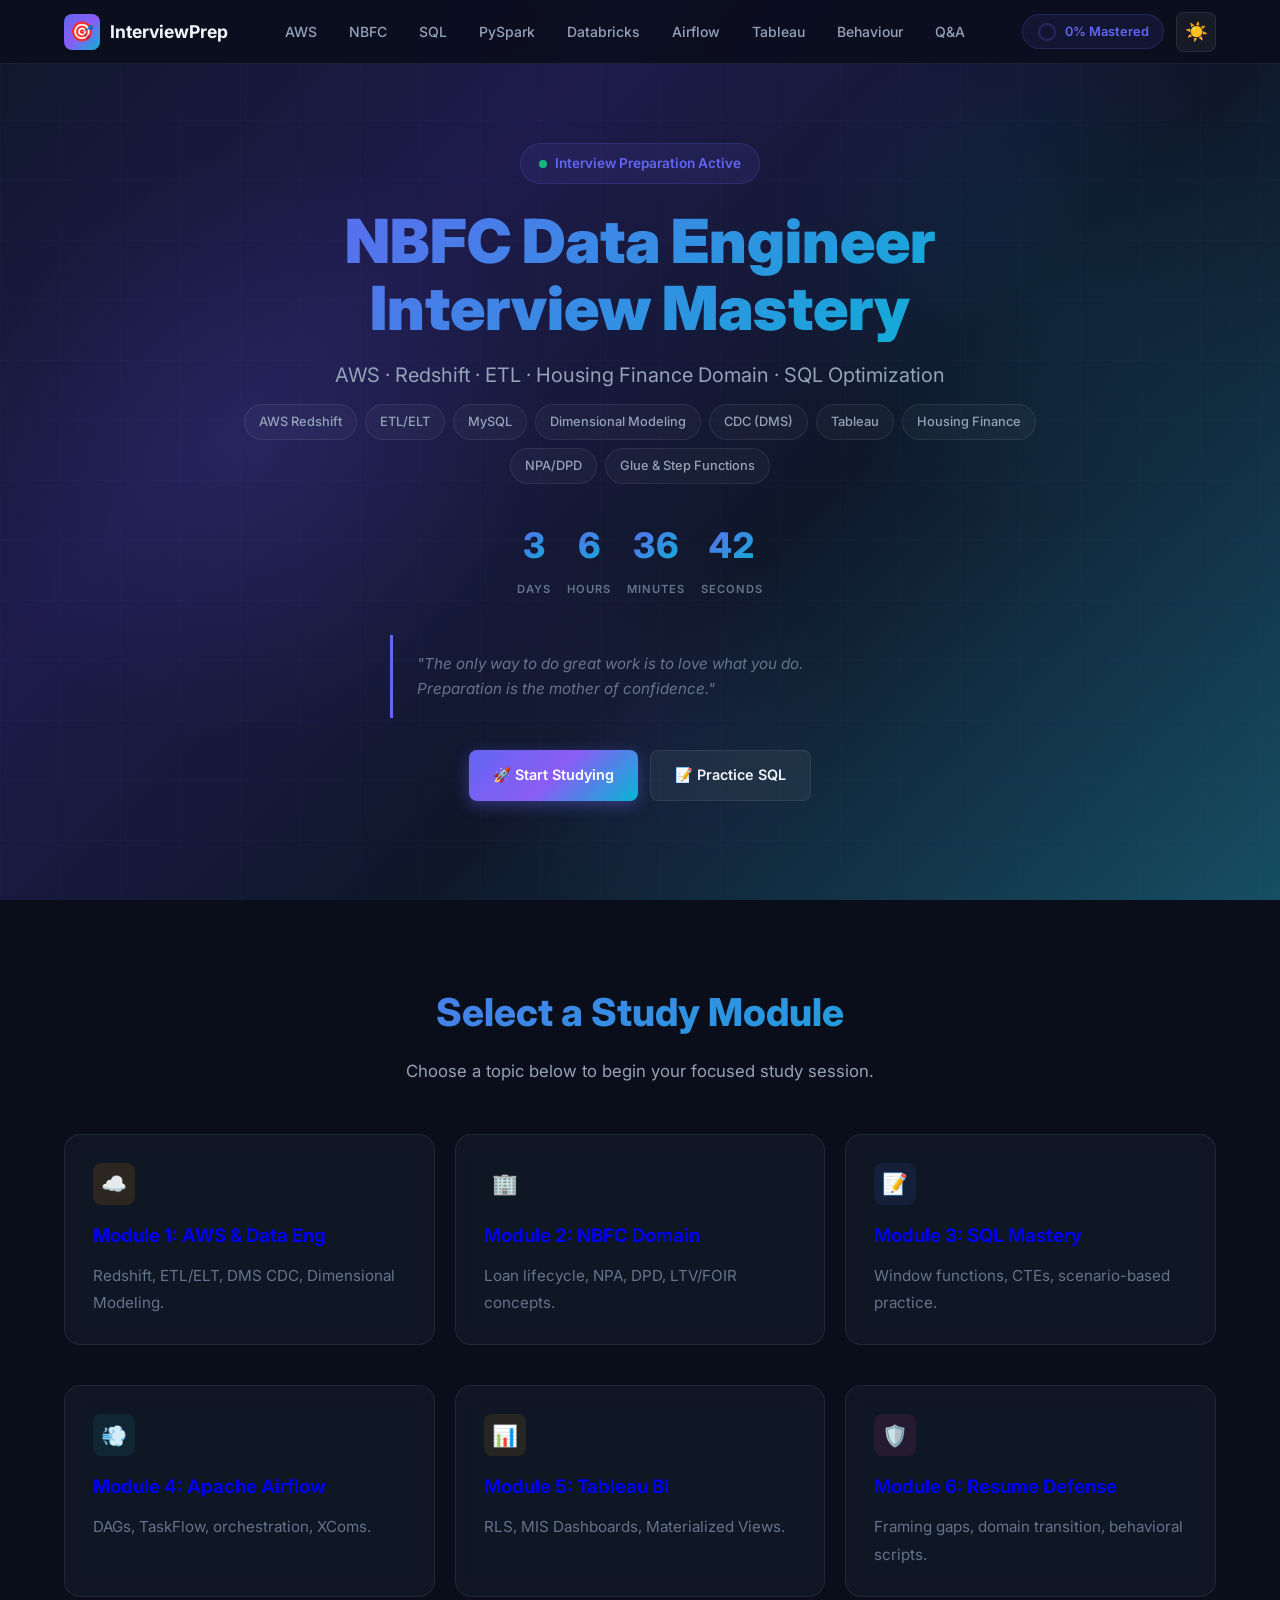
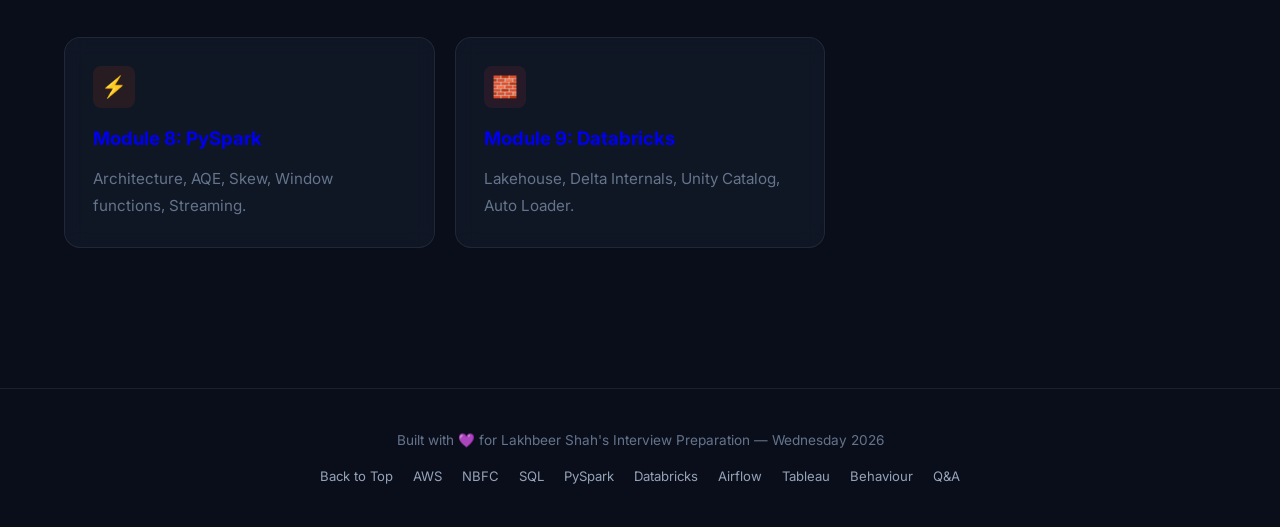
==== commit c16987e1: "Added PySpark and Databricks modules, updated navigation and content definitions" ====
--- a/index.html
+++ b/index.html
@@ -24,6 +24,8 @@
     <li><a href="modules/aws.html">AWS</a></li>
     <li><a href="modules/domain.html">NBFC</a></li>
     <li><a href="modules/sql.html">SQL</a></li>
+    <li><a href="modules/pyspark.html">PySpark</a></li>
+    <li><a href="modules/databricks.html">Databricks</a></li>
     <li><a href="modules/airflow.html">Airflow</a></li>
     <li><a href="modules/tableau.html">Tableau</a></li>
     <li><a href="modules/behavioral.html">Behaviour</a></li>
@@ -151,6 +153,20 @@
      <h3 style="margin-top:15px; color:var(--text-main);">Module 6: Resume Defense</h3>
      <p style="color:var(--text-muted); margin-top:10px;">Framing gaps, domain transition, behavioral scripts.</p>
     </a>
+
+    <a href="modules/pyspark.html" class="content-card animate-in"
+     style="text-decoration:none; display:block; transition:transform 0.3s; transition-delay:0.5s;">
+     <div class="subsection-icon code-icon" style="background:rgba(234,88,12,0.1); color:#ea580c;">⚡</div>
+     <h3 style="margin-top:15px; color:var(--text-main);">Module 8: PySpark</h3>
+     <p style="color:var(--text-muted); margin-top:10px;">Architecture, AQE, Skew, Window functions, Streaming.</p>
+    </a>
+
+    <a href="modules/databricks.html" class="content-card animate-in"
+     style="text-decoration:none; display:block; transition:transform 0.3s; transition-delay:0.6s;">
+     <div class="subsection-icon code-icon" style="background:rgba(239,68,68,0.1); color:#ef4444;">🧱</div>
+     <h3 style="margin-top:15px; color:var(--text-main);">Module 9: Databricks</h3>
+     <p style="color:var(--text-muted); margin-top:10px;">Lakehouse, Delta Internals, Unity Catalog, Auto Loader.</p>
+    </a>
    </div>
   </section>
  </main>
@@ -163,6 +179,8 @@
    <a href="modules/aws.html">AWS</a>
    <a href="modules/domain.html">NBFC</a>
    <a href="modules/sql.html">SQL</a>
+   <a href="modules/pyspark.html">PySpark</a>
+   <a href="modules/databricks.html">Databricks</a>
    <a href="modules/airflow.html">Airflow</a>
    <a href="modules/tableau.html">Tableau</a>
    <a href="modules/behavioral.html">Behaviour</a>
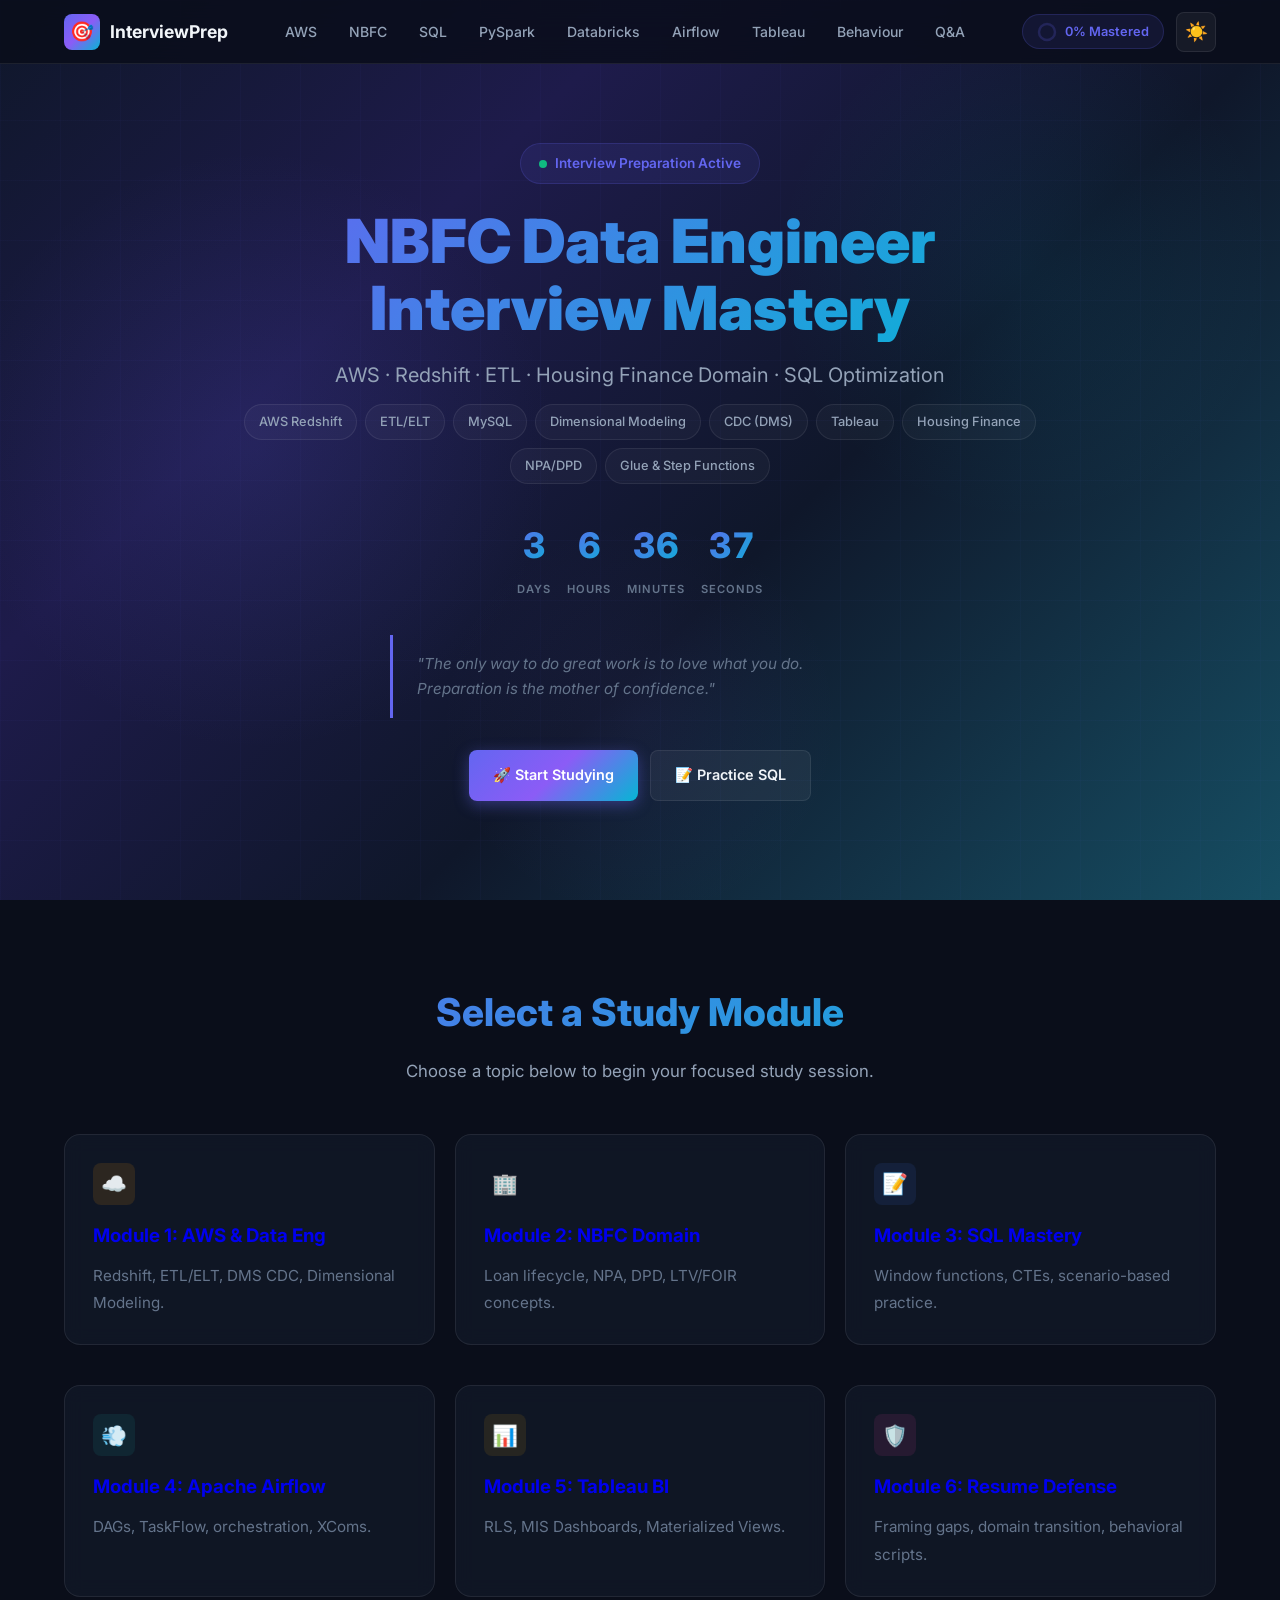
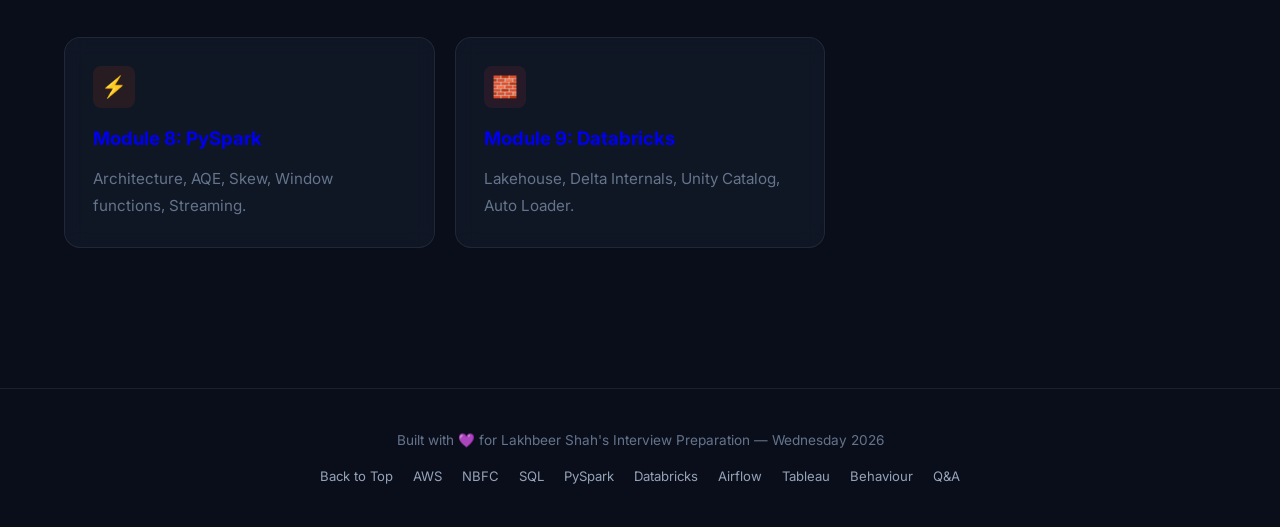
==== commit 6d8a58bd: "Fixed footer nested hash links and standardized Back to Top target across all files" ====
--- a/index.html
+++ b/index.html
@@ -172,21 +172,21 @@
  </main>
 
  <!-- ===== FOOTER ===== -->
- <footer class="footer">
+<footer class="footer">
   <p>Built with 💜 for Lakhbeer Shah's Interview Preparation — Wednesday 2026</p>
   <div class="footer-links">
-   <a href="#hero">Back to Top</a>
-   <a href="modules/aws.html">AWS</a>
-   <a href="modules/domain.html">NBFC</a>
-   <a href="modules/sql.html">SQL</a>
-   <a href="modules/pyspark.html">PySpark</a>
-   <a href="modules/databricks.html">Databricks</a>
-   <a href="modules/airflow.html">Airflow</a>
-   <a href="modules/tableau.html">Tableau</a>
-   <a href="modules/behavioral.html">Behaviour</a>
-   <a href="modules/interview.html">Q&amp;A</a>
+    <a href="#navbar">Back to Top</a>
+    <a href="modules/aws.html">AWS</a>
+    <a href="modules/domain.html">NBFC</a>
+    <a href="modules/sql.html">SQL</a>
+    <a href="modules/pyspark.html">PySpark</a>
+    <a href="modules/databricks.html">Databricks</a>
+    <a href="modules/airflow.html">Airflow</a>
+    <a href="modules/tableau.html">Tableau</a>
+    <a href="modules/behavioral.html">Behaviour</a>
+    <a href="modules/interview.html">Q&amp;A</a>
   </div>
- </footer>
+</footer>
 
  <script src="assets/js/script.js"></script>
 </body>
